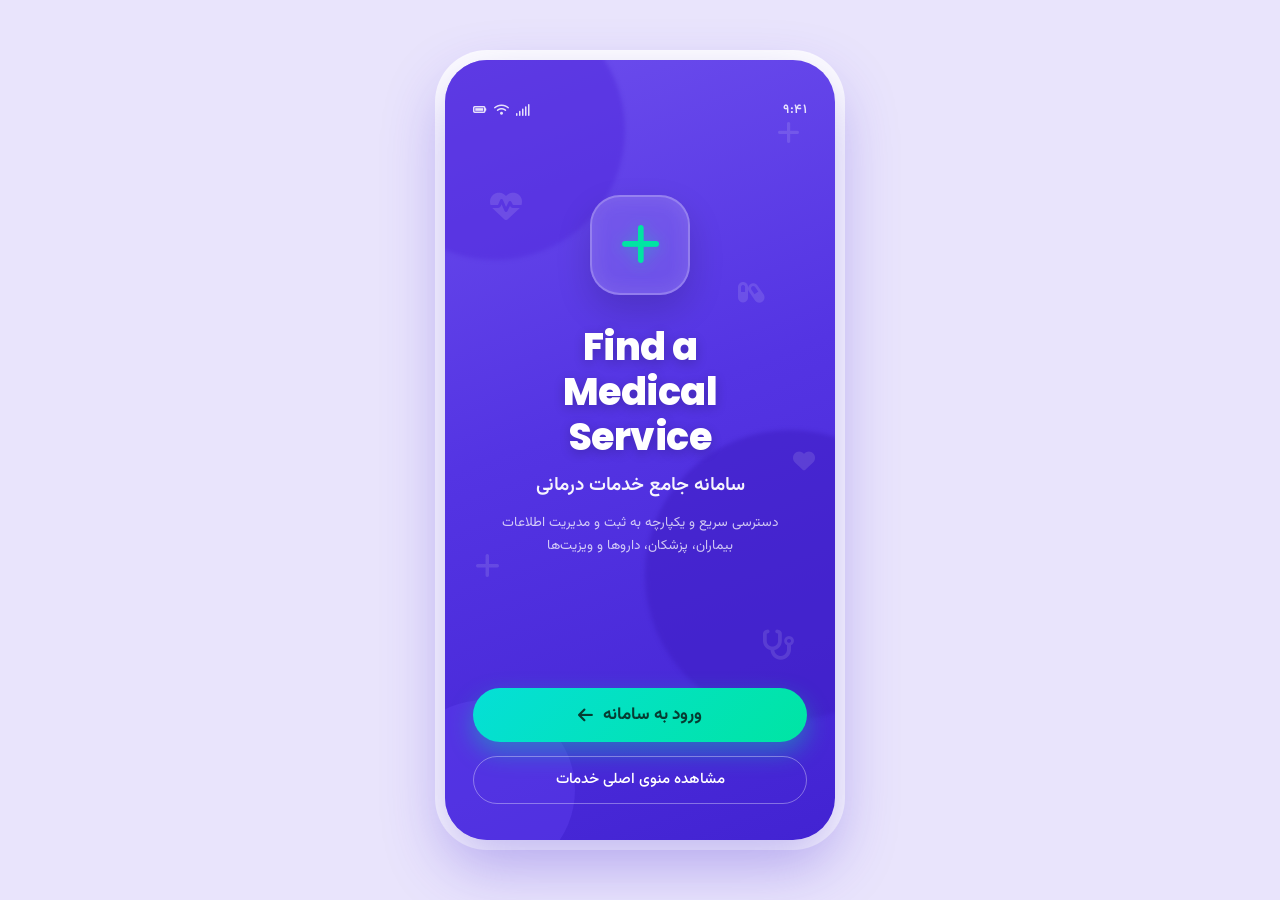
==== main/index.html @ 0ffe3395 "step 3 :ready to deploy clean" ====
<!DOCTYPE html>
<html lang="fa" dir="rtl">
<head>
  <meta charset="UTF-8">
  <meta name="viewport" content="width=device-width, initial-scale=1.0">
  <title>سامانه سلامت | Find a Medical Service</title>
  <!-- Google Fonts: Vazirmatn & Poppins -->
  <link rel="preconnect" href="https://fonts.googleapis.com">
  <link rel="preconnect" href="https://fonts.gstatic.com" crossorigin>
  <link href="https://fonts.googleapis.com/css2?family=Poppins:wght@400;600;700;800&family=Vazirmatn:wght@300;400;500;600;700;800;900&display=swap" rel="stylesheet">
  <!-- Font Awesome Icons -->
  <link rel="stylesheet" href="https://cdnjs.cloudflare.com/ajax/libs/font-awesome/6.4.0/css/all.min.css">
  <style>
    * {
      box-sizing: border-box;
      margin: 0;
      padding: 0;
      font-family: 'Vazirmatn', 'Poppins', sans-serif;
      -webkit-tap-highlight-color: transparent;
    }

    body {
      min-height: 100vh;
      background: #e9e4fc;
      display: flex;
      justify-content: center;
      align-items: center;
      padding: 20px;
      overflow-x: hidden;
    }

    /* شبیه‌ساز فریم موبایل دقیقا مشابه طرح */
    .app-screen {
      position: relative;
      width: 100%;
      max-width: 390px;
      height: 780px;
      max-height: 94vh;
      background: linear-gradient(160deg, #6c4ded 0%, #5434e3 45%, #4223d2 100%);
      border-radius: 42px;
      box-shadow: 0 25px 60px rgba(78, 48, 214, 0.35), 0 0 0 10px #ffffff;
      overflow: hidden;
      display: flex;
      flex-direction: column;
      justify-content: space-between;
      padding: 40px 28px 36px;
      color: #ffffff;
      animation: screenFadeIn 0.8s cubic-bezier(0.16, 1, 0.3, 1) forwards;
    }

    @keyframes screenFadeIn {
      from {
        opacity: 0;
        transform: translateY(24px) scale(0.97);
      }
      to {
        opacity: 1;
        transform: translateY(0) scale(1);
      }
    }

    /* پترن‌های شناور و ارگانیک پس‌زمینه دقیقا مثل عکس */
    .bg-blob {
      position: absolute;
      border-radius: 50%;
      pointer-events: none;
      z-index: 1;
    }

    .blob-1 {
      width: 260px;
      height: 260px;
      background: rgba(84, 45, 222, 0.6);
      top: -60px;
      left: -80px;
      filter: blur(2px);
    }

    .blob-2 {
      width: 290px;
      height: 290px;
      background: rgba(62, 30, 195, 0.55);
      bottom: 120px;
      right: -100px;
      filter: blur(2px);
    }

    .blob-3 {
      width: 180px;
      height: 180px;
      background: rgba(94, 62, 238, 0.45);
      bottom: -40px;
      left: -50px;
    }

    /* آیکون‌های وکتور پزشکی شناور در پس‌زمینه با شفافیت ملایم */
    .medical-watermark {
      position: absolute;
      pointer-events: none;
      z-index: 2;
      color: rgba(255, 255, 255, 0.12);
      transition: all 0.5s ease;
    }

    .wm-1 { top: 60px; right: 35px; font-size: 26px; animation: floatAnim 6s ease-in-out infinite; }
    .wm-2 { top: 130px; left: 45px; font-size: 32px; animation: floatAnim 8s ease-in-out infinite reverse; }
    .wm-3 { top: 220px; right: 70px; font-size: 24px; animation: floatAnim 7s ease-in-out 1s infinite; }
    .wm-4 { bottom: 260px; left: 30px; font-size: 28px; animation: floatAnim 9s ease-in-out 0.5s infinite reverse; }
    .wm-5 { bottom: 180px; right: 40px; font-size: 30px; animation: floatAnim 6.5s ease-in-out 2s infinite; }
    .wm-6 { top: 50%; right: 20px; font-size: 22px; animation: floatAnim 7.5s ease-in-out 1.5s infinite; }

    @keyframes floatAnim {
      0%, 100% { transform: translateY(0) rotate(0deg); }
      50% { transform: translateY(-12px) rotate(6deg); }
    }

    /* نوار وضعیت بالای صفحه */
    .status-bar {
      position: relative;
      z-index: 3;
      display: flex;
      justify-content: space-between;
      align-items: center;
      font-size: 13px;
      font-weight: 600;
      letter-spacing: 0.5px;
      opacity: 0.85;
      font-family: 'Poppins', sans-serif;
    }

    .status-icons {
      display: flex;
      gap: 6px;
      font-size: 12px;
    }

    /* محتوای وسط صفحه */
    .content-center {
      position: relative;
      z-index: 3;
      text-align: center;
      margin-top: auto;
      margin-bottom: auto;
      padding: 20px 0;
    }

    /* نشان درخشان وسط */
    .brand-icon-wrapper {
      position: relative;
      width: 100px;
      height: 100px;
      margin: 0 auto 30px;
      display: flex;
      align-items: center;
      justify-content: center;
      background: rgba(255, 255, 255, 0.12);
      border: 2px solid rgba(255, 255, 255, 0.25);
      border-radius: 30px;
      backdrop-filter: blur(10px);
      box-shadow: 0 15px 35px rgba(0, 0, 0, 0.15), inset 0 0 20px rgba(255, 255, 255, 0.1);
      animation: pulseGlow 3s ease-in-out infinite;
    }

    @keyframes pulseGlow {
      0%, 100% {
        box-shadow: 0 15px 35px rgba(0, 0, 0, 0.15), 0 0 0 0 rgba(0, 229, 163, 0.3);
      }
      50% {
        box-shadow: 0 20px 45px rgba(0, 0, 0, 0.2), 0 0 0 14px rgba(0, 229, 163, 0);
      }
    }

    .brand-icon-wrapper i {
      font-size: 46px;
      color: #00E5A3;
      filter: drop-shadow(0 2px 8px rgba(0, 229, 163, 0.4));
    }

    /* عنوان بزرگ با استایل عکس */
    .title-en {
      font-family: 'Poppins', sans-serif;
      font-size: 38px;
      font-weight: 800;
      line-height: 1.18;
      letter-spacing: -0.5px;
      margin-bottom: 12px;
      color: #ffffff;
      text-shadow: 0 3px 12px rgba(0, 0, 0, 0.2);
    }

    .title-fa {
      font-size: 19px;
      font-weight: 600;
      color: rgba(255, 255, 255, 0.95);
      margin-bottom: 12px;
    }

    .description {
      font-size: 13.5px;
      line-height: 1.7;
      color: rgba(255, 255, 255, 0.75);
      max-width: 290px;
      margin: 0 auto;
      font-weight: 400;
    }

    /* دکمه‌های پایین صفحه دقیقا طبق عکس */
    .actions-footer {
      position: relative;
      z-index: 3;
      display: flex;
      flex-direction: column;
      gap: 14px;
      margin-top: auto;
    }

    .btn-login {
      display: flex;
      align-items: center;
      justify-content: center;
      gap: 10px;
      width: 100%;
      height: 54px;
      background: linear-gradient(135deg, #05DFD7 0%, #00E5A3 100%);
      color: #063c32;
      font-size: 17px;
      font-weight: 700;
      text-decoration: none;
      border-radius: 30px;
      box-shadow: 0 10px 25px rgba(0, 229, 163, 0.38);
      border: none;
      cursor: pointer;
      transition: all 0.3s cubic-bezier(0.16, 1, 0.3, 1);
    }

    .btn-login:hover {
      transform: translateY(-3px) scale(1.02);
      box-shadow: 0 14px 32px rgba(0, 229, 163, 0.5);
      background: linear-gradient(135deg, #26e9e1 0%, #15f0b1 100%);
    }

    .btn-login:active {
      transform: translateY(1px) scale(0.98);
    }

    .btn-create-account {
      display: flex;
      align-items: center;
      justify-content: center;
      width: 100%;
      height: 48px;
      background: transparent;
      color: #ffffff;
      font-size: 15px;
      font-weight: 500;
      text-decoration: none;
      border-radius: 30px;
      border: 1.5px solid rgba(255, 255, 255, 0.35);
      cursor: pointer;
      transition: all 0.25s ease;
    }

    .btn-create-account:hover {
      background: rgba(255, 255, 255, 0.12);
      border-color: rgba(255, 255, 255, 0.7);
      transform: translateY(-2px);
    }

    /* انیمیشن خروج به هنگام کلیک روی ورود */
    .transitioning {
      animation: exitSplash 0.55s cubic-bezier(0.7, 0, 0.84, 0) forwards;
    }

    @keyframes exitSplash {
      0% {
        opacity: 1;
        transform: scale(1);
      }
      100% {
        opacity: 0;
        transform: scale(1.08) translateY(-20px);
      }
    }
  </style>
</head>
<body>

  <!-- صفحه اپلیکیشن با طراحی اختصاصی مشابه تصویر ارسالی -->
  <div class="app-screen" id="splashScreen">
    
    <!-- لکه‌های بنفش پس‌زمینه ارگانیک -->
    <div class="bg-blob blob-1"></div>
    <div class="bg-blob blob-2"></div>
    <div class="bg-blob blob-3"></div>

    <!-- آیکون‌های وکتور شناور -->
    <i class="fas fa-plus medical-watermark wm-1"></i>
    <i class="fas fa-heart-pulse medical-watermark wm-2"></i>
    <i class="fas fa-capsules medical-watermark wm-3"></i>
    <i class="fas fa-plus medical-watermark wm-4"></i>
    <i class="fas fa-stethoscope medical-watermark wm-5"></i>
    <i class="fas fa-heart medical-watermark wm-6"></i>

    <!-- نوار وضعیت بالای صفحه -->
    <div class="status-bar">
      <span>۹:۴۱</span>
      <div class="status-icons">
        <i class="fas fa-signal"></i>
        <i class="fas fa-wifi"></i>
        <i class="fas fa-battery-full"></i>
      </div>
    </div>

    <!-- بخش اصلی وسط صفحه -->
    <div class="content-center">
      <div class="brand-icon-wrapper">
        <i class="fas fa-plus"></i>
      </div>
      
      <h1 class="title-en">Find a<br>Medical<br>Service</h1>
      <h2 class="title-fa">سامانه جامع خدمات درمانی</h2>
      
      <p class="description">
        دسترسی سریع و یکپارچه به ثبت و مدیریت اطلاعات بیماران، پزشکان، داروها و ویزیت‌ها
      </p>
    </div>

    <!-- دکمه‌های ورود و ایجاد حساب -->
    <div class="actions-footer">
      <button class="btn-login" id="enterBtn" onclick="goToMenu()">
        <span>ورود به سامانه</span>
        <i class="fas fa-arrow-left"></i>
      </button>

      <a href="menu.html" class="btn-create-account" onclick="goToMenu(event)">
        مشاهده منوی اصلی خدمات
      </a>
    </div>

  </div>

  <script>
    function goToMenu(e) {
      if(e) e.preventDefault();
      const screen = document.getElementById('splashScreen');
      screen.classList.add('transitioning');
      setTimeout(function() {
        window.location.href = 'menu.html';
      }, 450);
    }
  </script>
</body>
</html>
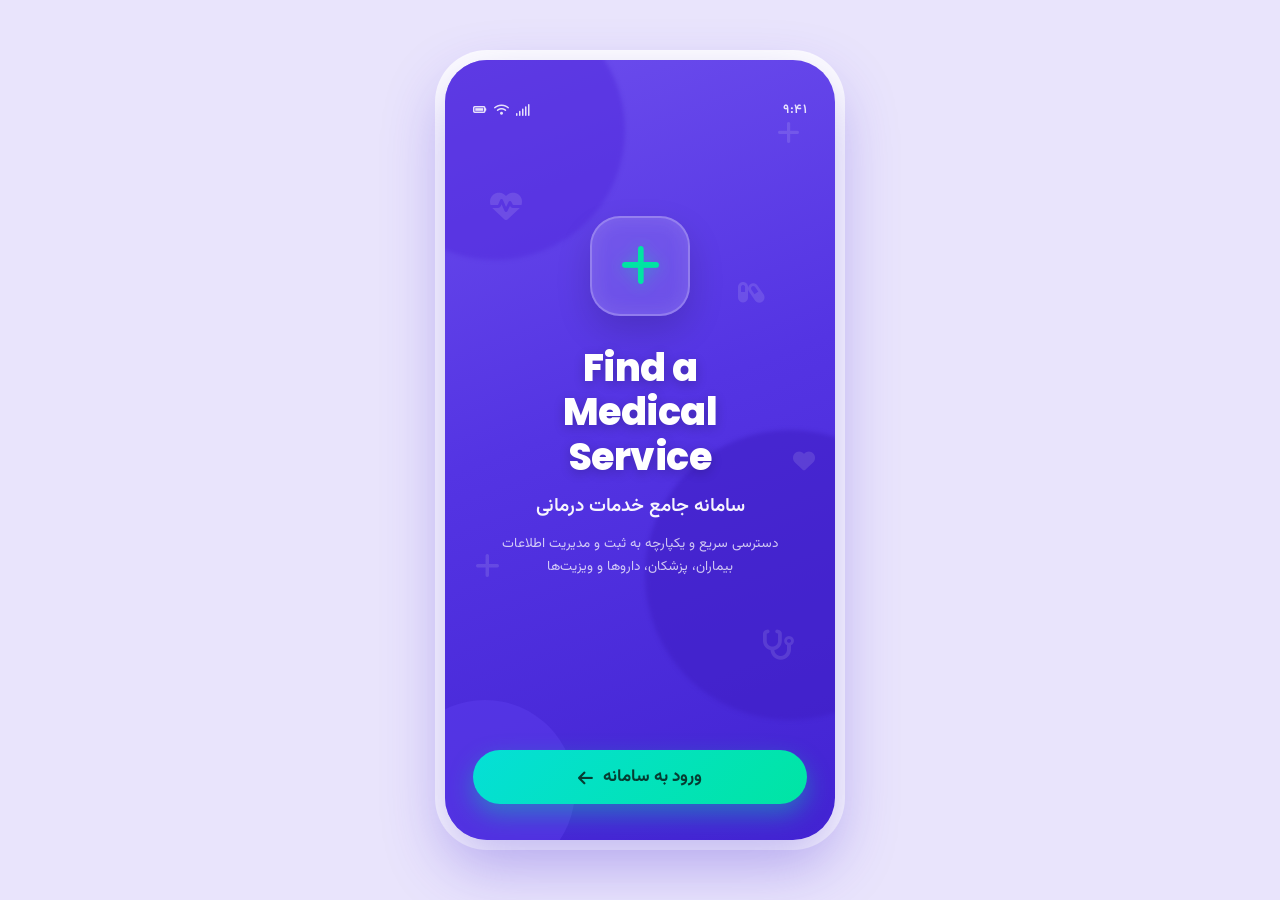
==== commit 12e60724: "step5: fix some responsive option" ====
--- a/main/index.html
+++ b/main/index.html
@@ -243,28 +243,6 @@
       transform: translateY(1px) scale(0.98);
     }
 
-    .btn-create-account {
-      display: flex;
-      align-items: center;
-      justify-content: center;
-      width: 100%;
-      height: 48px;
-      background: transparent;
-      color: #ffffff;
-      font-size: 15px;
-      font-weight: 500;
-      text-decoration: none;
-      border-radius: 30px;
-      border: 1.5px solid rgba(255, 255, 255, 0.35);
-      cursor: pointer;
-      transition: all 0.25s ease;
-    }
-
-    .btn-create-account:hover {
-      background: rgba(255, 255, 255, 0.12);
-      border-color: rgba(255, 255, 255, 0.7);
-      transform: translateY(-2px);
-    }
 
     /* انیمیشن خروج به هنگام کلیک روی ورود */
     .transitioning {
@@ -332,9 +310,6 @@
         <i class="fas fa-arrow-left"></i>
       </button>
 
-      <a href="menu.html" class="btn-create-account" onclick="goToMenu(event)">
-        مشاهده منوی اصلی خدمات
-      </a>
     </div>
 
   </div>
